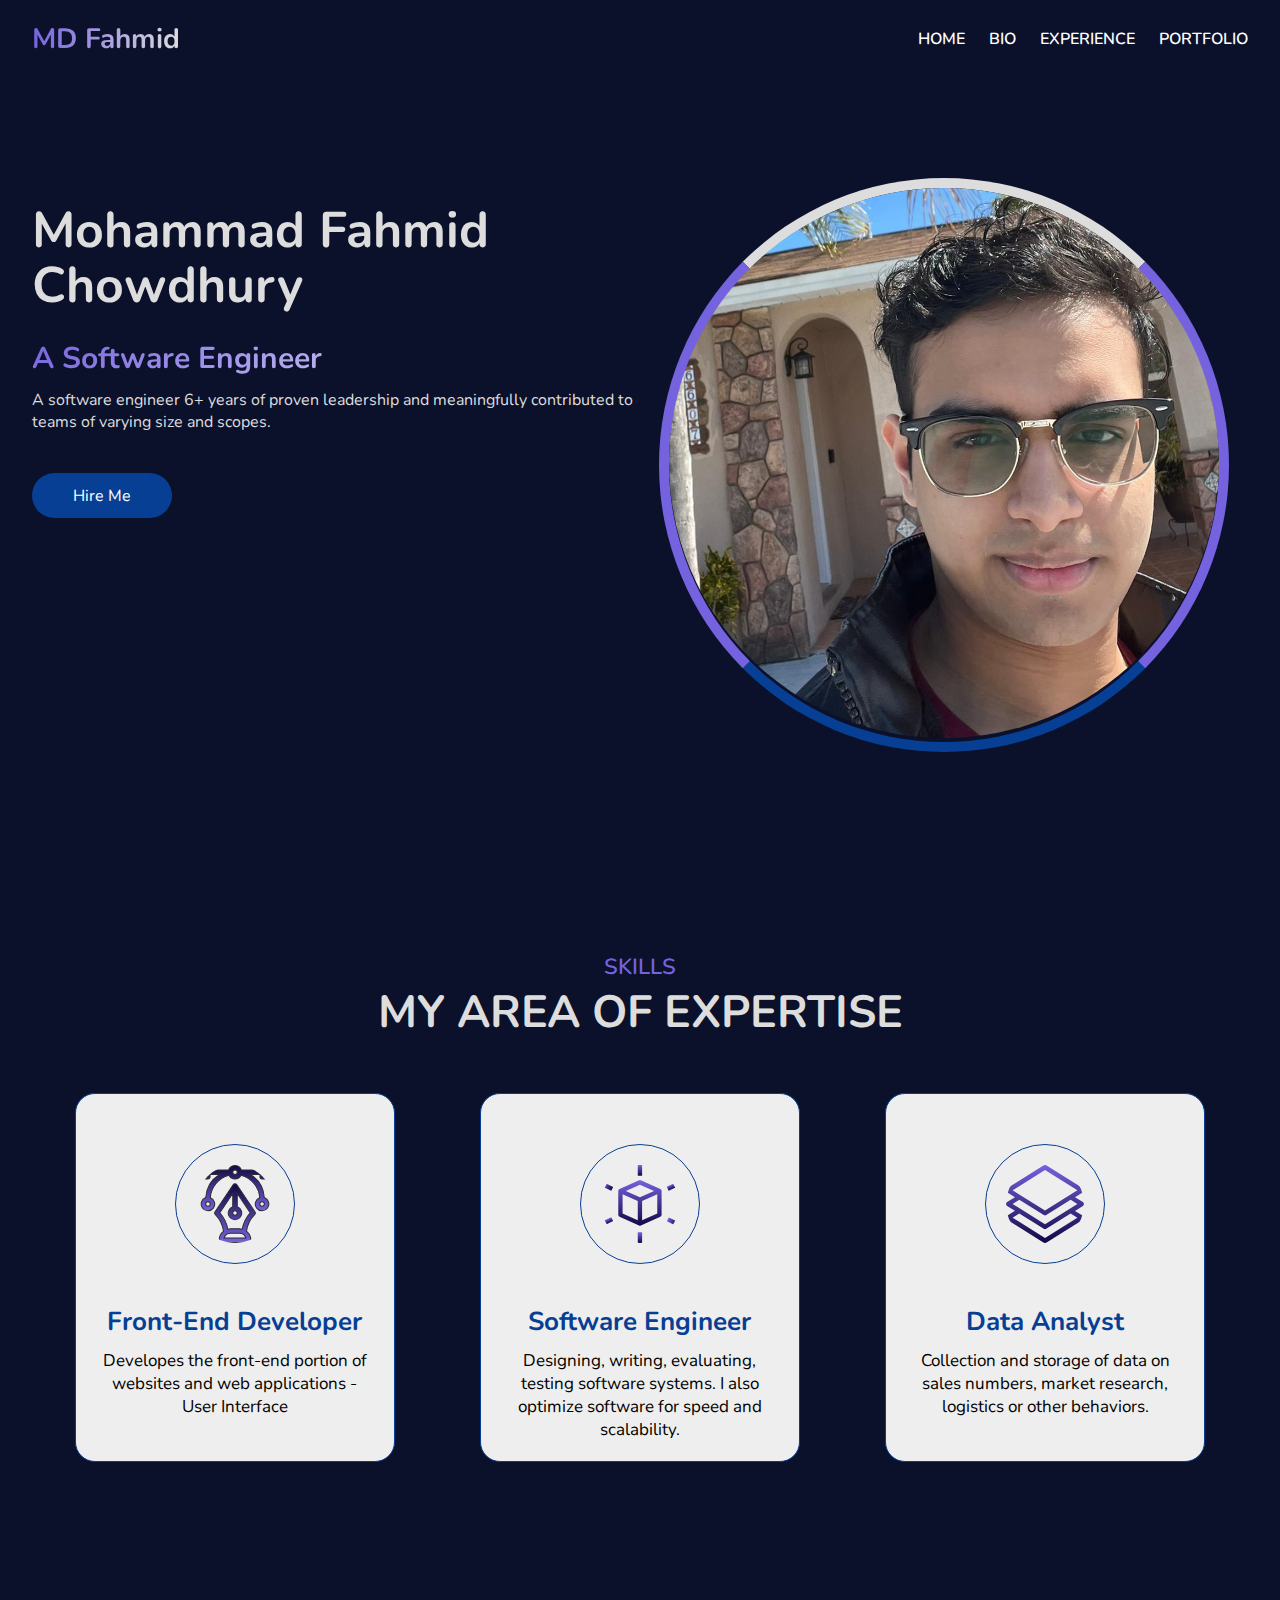
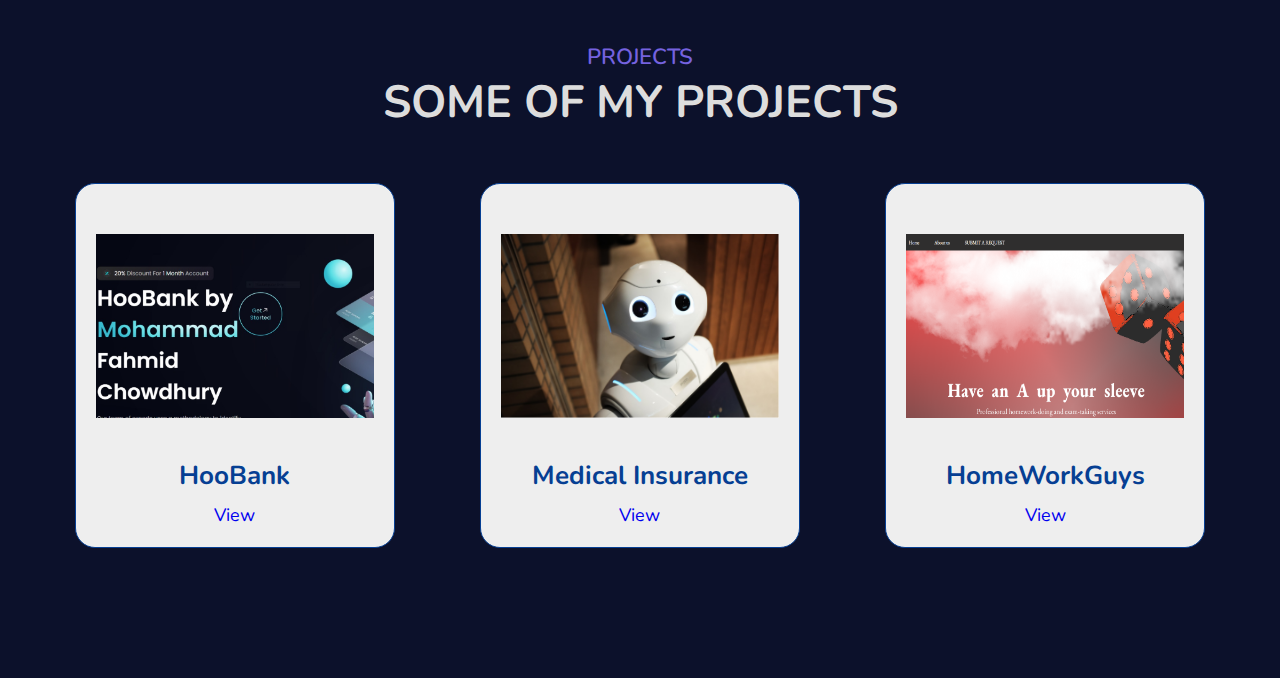
==== index.html @ ba41786a "first commit" ====
<!DOCTYPE html>
<html lang="en">
  <head>
    <meta charset="UTF-8" />
    <meta http-equiv="X-UA-Compatible" content="IE=edge" />
    <meta name="viewport" content="width=device-width, initial-scale=1.0" />
    <title>MD Fahmid Portfolio</title>
    <link rel="icon" type="image/x-icon" href="./assets/favicon.jpg">
    <link rel="stylesheet" href="style.css" />
    <link
      href="https://fonts.googleapis.com/icon?family=Material+Icons"
      rel="stylesheet"
    />
  </head>
  <body>
    <!-- Navigation Desktop -->

    <nav className="max-wrapper">
      <div class="max-wrapper-content nav">
        <div class="nav-logo">MD Fahmid</div>
        <div class="nav-links">
          <a href="#">Home</a>
          <a href="#">Bio</a>
          <a href="#">Experience</a>
          <a href="#">Portfolio</a>
        </div>
        <div class="nav-menubar">
          <span class="material-icons">menu</span>
        </div>
      </div>
    </nav>

    <!-- Navigation Mobile -->

    <div class="mobile-nav">
      <div class="mobile-nav-links">
        <a href="#">Home</a>
        <a href="#">Bio</a>
        <a href="#">Experience</a>
        <a href="#">Portfolio</a>
      </div>
      <div class="mobile-nav-close">
        <div class="mobile-nav-close--times">
          <span class="material-icons">close</span>
        </div>
      </div>
    </div>

    <!-- Hero -->

    <header class="max-wrapper hero-wrapper">
        <div class="max-wrapper-content hero">
            <div class="hero-content-wrapper">
                <div class="hero-content">
                    <div class="hero-content-l">
                        <div class="hero-content-l-1">
                            <h1>Mohammad Fahmid Chowdhury</h1>
                        </div>
                        <div class="hero-content-l-2">
                            <h2><span>A </span>Software Engineer</h2>
                        </div>
                        <div class="hero-content-l-3">
                            <p>A software engineer 6+ years of proven leadership and meaningfully contributed to teams of varying size and scopes.</p>
                        </div>
                        <div class="hero-content-l-btn">
                            <div class="btn-l">
                            <a href="mailto:fahmidchowhury@gmail.com">Hire Me</a>
                            </div>
                        </div>
                    </div>

                </div>
            </div>
            <div class="hero-image-wrapper">
                <div class="hero-image">
                    <img src="./assets/heroImg.jpg" alt="hero_image" />
                </div>
            </div>
        </div>
    </header>

    <!-- Skills -->

    <section class="max-wrapper">
        <div class="max-wrapper-content skills">
            <div class="skills-header">
                <p>SKILLS</p>
                <h1>MY AREA OF EXPERTISE </h1>
            </div>
            <div class="skills-logistics">
                <div class="skills-logistics-card">
                    <div class="skills-logistics-card-img">
                        <img src="./assets/anchor.svg" alt="anchor" />
                    </div>
                    <div class="skills-logistics-card-caption">
                        <div class="skills-logistics-card-caption-main"><h1>Front-End Developer </h1></div>
                        <div class="skills-logistics-card-caption-sub">Developes the front-end portion of websites and web applications - User Interface</div>
                    </div>
                </div>
                <div class="skills-logistics-card">
                    <div class="skills-logistics-card-img">
                        <img src="./assets/cube.svg" alt="cube" />
                    </div>
                    <div class="skills-logistics-card-caption">
                        <div class="skills-logistics-card-caption-main"><h1>Software Engineer</h1></div>
                        <div class="skills-logistics-card-caption-sub">Designing, writing, evaluating, testing software systems. I also optimize software for speed and scalability.</div>
                    </div>
                </div>
                <div class="skills-logistics-card">
                    <div class="skills-logistics-card-img">
                        <img src="./assets/stack.svg" alt="box" />
                    </div>
                    <div class="skills-logistics-card-caption">
                        <div class="skills-logistics-card-caption-main"><h1>Data Analyst</h1></div>
                        <div class="skills-logistics-card-caption-sub">Collection and storage of data on sales numbers, market research, logistics or other behaviors.</div>
                    </div>
                </div>
            </div>
        </div>
    </section>

    <!-- Projects -->

    <div class="max-wrapper">
        <div class="max-wrapper-content projects">
            <div class="projects-header">
                <p>PROJECTS</p>
                <h1>SOME OF MY PROJECTS</h1>
            </div>
            <div class="projects-logistics">
                <div class="projects-logistics-card">
                    <div class="projects-logistics-card-img">
                        <img src="./assets/hoobank.jpg" alt="hoobank" />
                    </div>
                    <div class="projects-logistics-card-caption">
                        <div class="projects-logistics-card-caption-main"><h1>HooBank</h1></div>
                        <div class="projects-logistics-card-caption-sub"><a href="https://mohammad-famid-chowdhuryfintech.netlify.app/"target="_blank"rel="noreferrer">View</a></div>
                        
                    </div>
                </div>
                <div class="projects-logistics-card">
                    <div class="projects-logistics-card-img">
                        <img src="./assets/robot.png" alt="robot" />
                    </div>
                    <div class="projects-logistics-card-caption">
                        <div class="projects-logistics-card-caption-main"><h1>Medical Insurance</h1></div>
                        <div class="projects-logistics-card-caption-sub"><a href="https://replit.com/@Mohammad-Fahmid/Medical-Insurance-Project"target="_blank"rel="noreferrer">View</a></div>
                    </div>
                </div>
                <div class="projects-logistics-card">
                    <div class="projects-logistics-card-img">
                        <img src="./assets/homework.png" alt="homework" />
                    </div>
                    <div class="projects-logistics-card-caption">
                        <div class="projects-logistics-card-caption-main"><h1>HomeWorkGuys</h1></div>
                        <div class="projects-logistics-card-caption-sub"><a href="https://mohammadfahmidchowdhuryproject.netlify.app/"target="_blank"rel="noreferrer">View</a></div>
                    </div>
                </div>

            </div>
        </div>
    </div>



  </body>
  <script src="main.js"></script>
</html>
---- style.css ----
@import url(https://fonts.googleapis.com/css?family=Nunito:200,300,regular,500,600,700,800,900,200italic,300italic,italic,500italic,600italic,700italic,800italic,900italic);
@import url(https://fonts.googleapis.com/css?family=Nunito+Sans:200,200italic,300,300italic,regular,italic,600,600italic,700,700italic,800,800italic,900,900italic);

/* CSS CONFIGS */

:root{
    --primary-color:#0c112b;
}

*,
*::before,
*::after{
    margin:0;
    padding:0;
    box-sizing: border-box;
}

html{
    font-size: 62.5%;
    scroll-behavior: smooth;
    font-family: 'Nunito', 'Nunito Sans', sans-serif;
}
body{
    background:var(--primary-color);
}

.max-wrapper{
    max-width:1500px;
    margin: 0 auto;
    width:100%;
}

.max-wrapper-content{
    width:95%;
    margin:0 auto;
}

a{
    text-decoration:none;
}

/* Navigation Desktop */

.nav{
    display:flex;
    justify-content: space-between;
    padding:2rem 0;
    align-items: center;
}
.nav-logo{
    -webkit-text-fill-color: transparent;
    background: linear-gradient(90deg,#7562df,#ddd);
    background-clip: text;
    -webkit-background-clip: text;
    font-size: 2.8rem;
    font-weight: 700;
}
.nav-links{
    font-size:1.6rem;
}
.nav-links a,
.nav-links a:link,
.nav-links a:visited{
    color:#fff;
    text-transform: uppercase;
    font-weight:600;
}
.nav-links a:not(:last-child){
    margin-right: 2rem;
}
.nav-menubar{
    color:#fff;
    display:none;
}
.nav-menubar span{
    display:grid;
    cursor:pointer;
    place-items: center;
}

@media screen and (max-width:900px){
    .nav-links{
        display:none;
    }
    .nav-menubar{
        display: grid;
    }
}

/* Navigation Mobile */

.mobile-nav{
    min-height:100vh;
    width:100%;
    position:fixed;
    background:#fff;
    top:0;
    right:0;
    display:flex;
    flex-direction: column;
    clip-path: circle(0px at 96% 6%);
    transition: all 600ms ease-in-out;
    z-index:99999;
}
.mobile-nav.show{
    clip-path: circle(1200px at 96% 6%);
}
.mobile-nav-links{
    display:grid;
    place-items: center;
    font-size:1.7rem;
    padding-top: 5rem;
}
.mobile-nav-links a{
    padding:1rem;
    text-transform: uppercase;
    font-size:1.6rem;
    color:#0e6295;
    font-weight:600;
}
.mobile-nav-close{
    margin-top: auto;
    display:flex;
    justify-content: center;
    padding-bottom: 9rem;
}
.mobile-nav-close--times{
    padding:1rem;
    border-radius: 50%;
    background:#1b99e5;
    cursor:pointer;
    transform: translateY(0);
    /* transform: translateY(14rem); */
    transition: 500ms cubic-bezier(.07,.12,.95,1.51);
}
.mobile-nav-close--times.show{
    transform: translate(0);
}
.mobile-nav-close--times span{
    display:grid;
    place-items:center;
    color:#fff;
    cursor:pointer;
}

/* Hero */

.hero-wrapper{
    padding-top:10rem;
    padding-bottom: 5rem;
}
.hero{
    display: grid;
    grid-template-columns: 50% 50%;
}
.hero-content{
    width:100%;
    height:100%;
    padding-right:.5rem;
}

.hero-content-l-1{
    padding:2.5rem 0;
}
.hero-content-l-1 h1{
    font-size: 5rem;
    line-height:5.5rem;
    color:#ddd;
    display:flex;
}
.hero-content-l-2 h2{
    font-size:3rem;
    background:linear-gradient(145deg, #7562DF,#fff);
    background-clip: text;
    -webkit-background-clip: text;
    -webkit-text-fill-color: transparent;
    padding-bottom:1rem;
}
.hero-content-l-3 p{
    color:#ddd;
    font-size:1.6rem;
}
.hero-content-l-btn{
    padding-top:4rem;
}
.btn-l{
    height: 4.5rem;
    width:14rem;
    border-radius: 3rem;
    display:grid;
    place-items:center;
    color:#fff;
    font-size: 1.6rem;
    background:#063F93;
}
.btn-l:active{
    border:1px solid #ddd;
}
.btn-l a,
.btn-l a::after,
.btn-l a::before{
    color:#fff;
    text-decoration:none;
}

.hero-image-wrapper{
    display:grid;
    position:relative;
    overflow: hidden; 
    place-items:center;
}
.hero-image{
    border-width:1rem;
    border-style: solid;
    border-color:#ddd #7562DF #063F93 #7562DF;
    border-radius: 50%;
}
.hero-image img{
    width:100%;
    max-width:55rem;
    max-height:55rem;
    height:100%;
    border-radius:50%;
}

@media screen and (max-width:900px){
    .hero{
        grid-template-columns: 100%;
        row-gap:8rem;
    }
    .hero-content{
        padding-right:0;
    }
}

/* Skills */

.skills{
    padding-top: 15rem;
    padding-bottom: 5rem;
}
.skills-header{
    width:100%;
    padding-bottom:2rem;
}
.skills-header *{
    display:grid;
    place-items: center;
}
.skills-header p{
    font-size:2.2rem;
    color:#7562DF;
    font-weight: 600;
}
.skills-header h1{
    font-size: 4.5rem;
    color: #ddd;
    text-align:center;
}

.skills-logistics{
    padding:3rem 0;
    display:flex;
    justify-content: space-around;
    flex-wrap: wrap;

}
.skills-logistics-card{
    max-width:32rem;
    background:#eee;
    width:100%;
    border:1px solid #063F93;    
    padding:2rem;
    border-radius: 2rem;
    transition:all 250ms ease-in-out;
    margin-bottom:5rem;
}
.skills-logistics-card:hover{
    border:1px solid #fff;    
    background:rgb(6, 63, 147, 0.7);
    box-shadow: 0 0 1rem 1rem rgb(6, 63, 147, 0.4);
}
.skills-logistics-card-img{
    display:grid;
    place-items:center;
    padding:3rem 0;
}
.skills-logistics-card-img img{
    height: 12rem;
    width:12rem;
    border: 1px solid #063F93;
    padding: 2rem;
    border-radius: 50%;
}
.skills-logistics-card:hover .skills-logistics-card-img img{
    border: 1px solid #fff;
}
.skills-logistics-card:hover .skills-logistics-card-caption-main h1{
    color:#fff;
}
.skills-logistics-card-caption{
    width:100%;
}
.skills-logistics-card-caption-main{
    display:flex;
    justify-content:center;
    padding:1rem 0;
}
.skills-logistics-card-caption-main h1{
    font-size:2.6rem;
    color:#063F93;
}
.skills-logistics-card:hover .skills-logistics-card-caption-main h1{
    color:#fff;
}
.skills-logistics-card:hover .skills-logistics-card-caption-sub{
    color:#fff;
}
.skills-logistics-card-caption-sub{
    text-align:center;
    font-size:1.7rem;
}
@media screen and (max-width:900px){
    .skills{
        padding-top: 5rem;
    }
}
@media screen and (max-width:768px){
    .skills-header h1{
        font-size: 2.8rem;
    }
}

/* Projects */
.projects{
    padding-top: 5rem;
    padding-bottom: 5rem;
}
.projects-header{
    width:100%;
    padding-bottom:2rem;
}
.projects-header *{
    display:grid;
    place-items: center;
}
.projects-header p{
    font-size:2.2rem;
    color:#7562DF;
    font-weight: 600;
}
.projects-header h1{
    font-size: 4.5rem;
    color: #ddd;
    text-align:center;
}

.projects-logistics{
    padding:3rem 0;
    display:flex;
    justify-content: space-around;
    flex-wrap: wrap;

}
.projects-logistics-card{
    max-width:32rem;
    background:#eee;
    width:100%;
    border:1px solid #063F93;    
    padding:2rem;
    border-radius: 2rem;
    transition:all 250ms ease-in-out;
    margin-bottom:5rem;
}
.projects-logistics-card:hover{
    border:1px solid #fff;    
    background:rgb(6, 63, 147, 0.7);
    box-shadow: 0 0 1rem 1rem rgb(6, 63, 147, 0.4);
}
.projects-logistics-card-img{
    display:grid;
    place-items:center;
    padding:3rem 0;
}
.projects-logistics-card-img img{
    width:27.8rem;
    height:18.4rem;
}

.projects-logistics-card:hover .projects-logistics-card-caption-main h1{
    color:#fff;
}
.projects-logistics-card-caption{
    width:100%;
}
.projects-logistics-card-caption-main{
    display:flex;
    justify-content:center;
    padding:1rem 0;
}
.projects-logistics-card-caption-main h1{
    font-size:2.6rem;
    color:#063F93;
}
.projects-logistics-card-caption-sub{
    display:flex;
    justify-content:center;
}
.projects-logistics-card-caption-sub a{
    text-decoration: none;
    font-size:1.8rem;
    text-align:center;
}
.projects-logistics-card:hover .projects-logistics-card-caption-sub a{
    color:#fff;
}
.projects-logistics-card:hover .projects-logistics-card-caption-main h1{
    color:#fff;
}
.projects-logistics-card:hover .projects-logistics-card-caption-sub{
    color:#fff;
}
.projects-logistics-card-caption-sub{
    text-align:center;
    font-size:1.5rem;
}

@media screen and (max-width:768px){
    .projects-header h1{
        font-size: 2.8rem;
    }
}
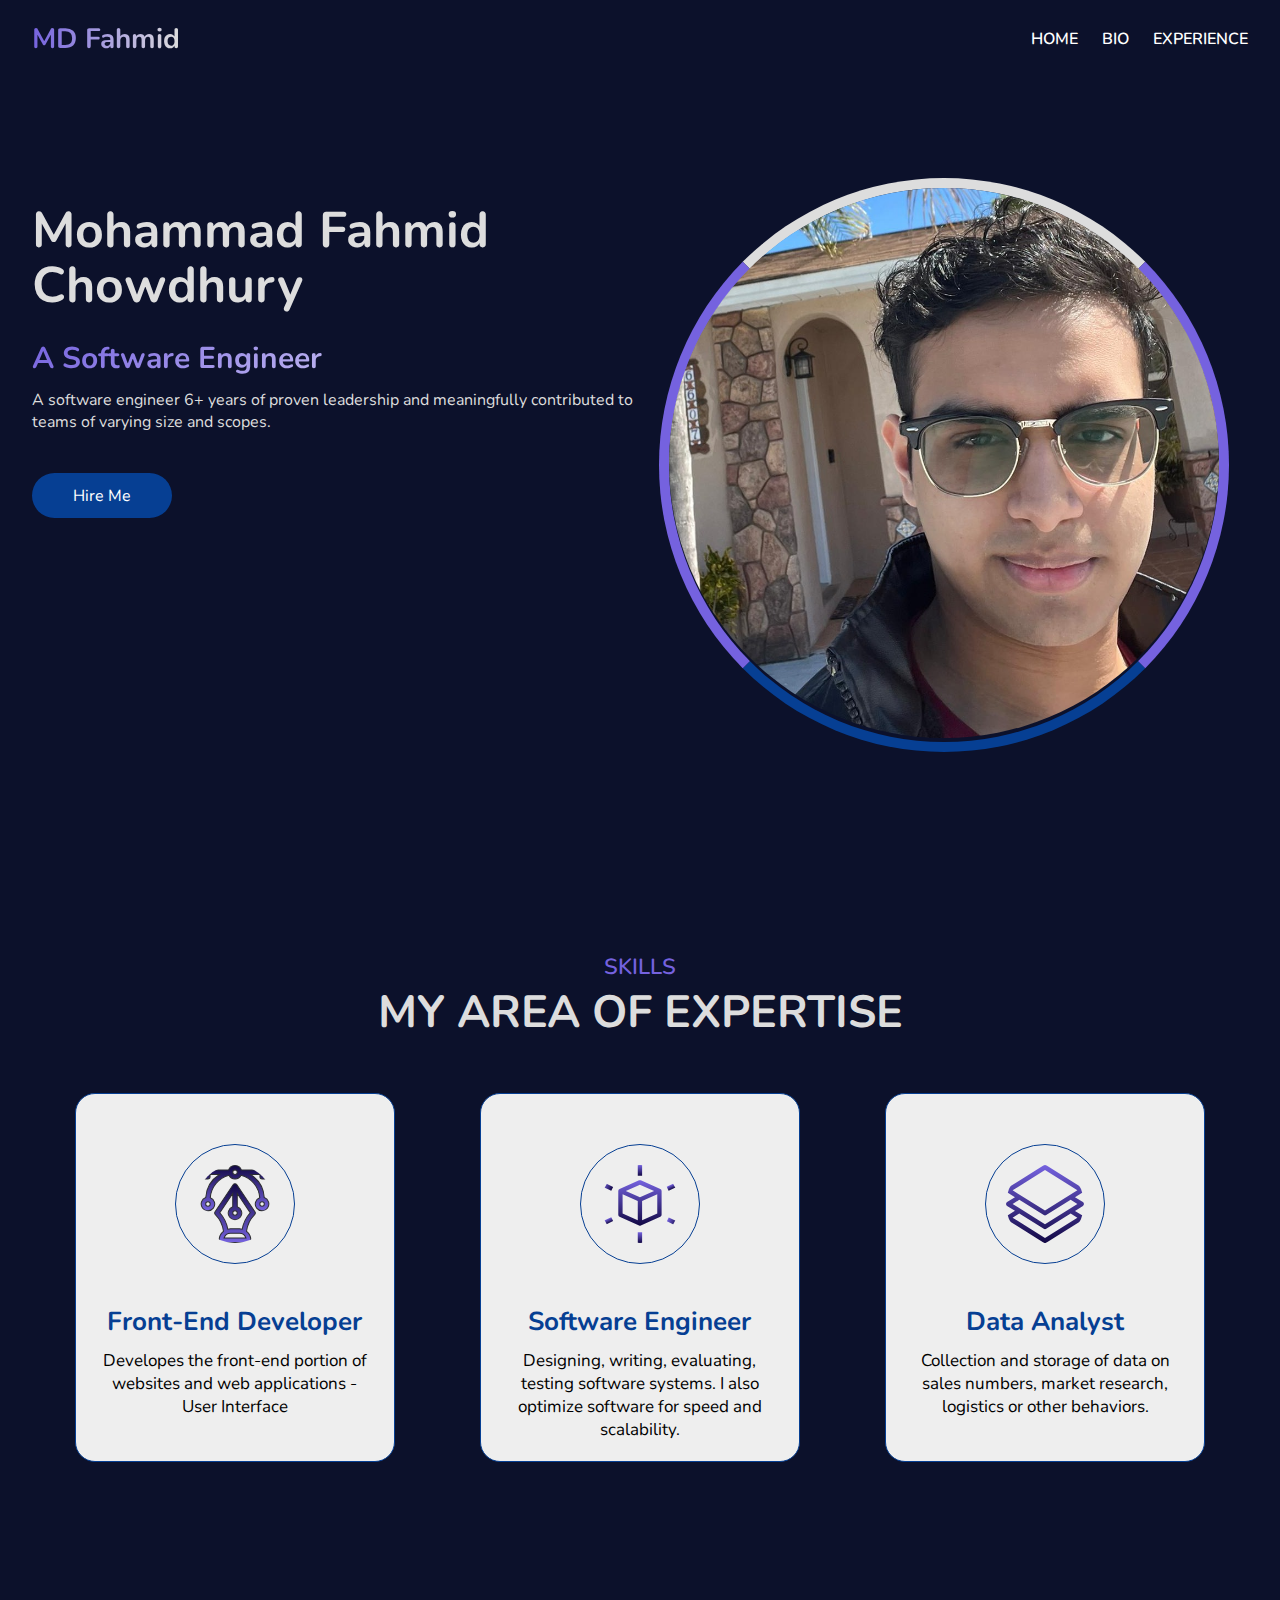
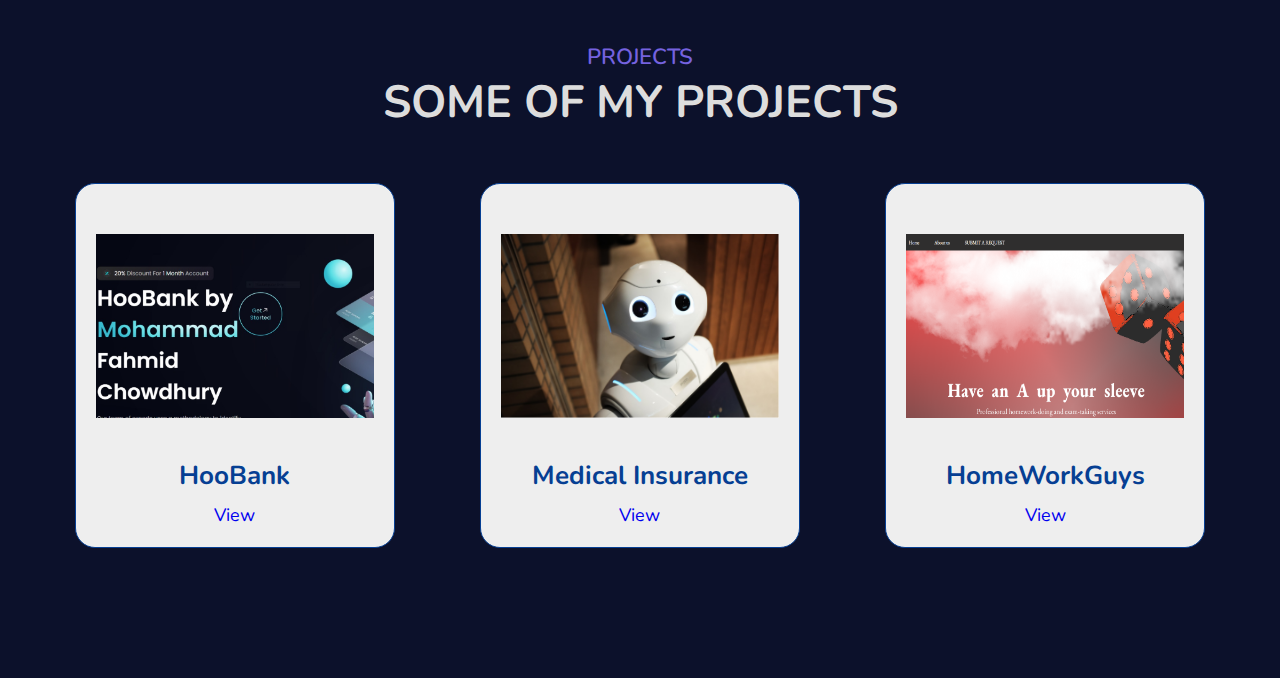
==== commit 1794f9d2: "Adding pages" ====
--- a/index.html
+++ b/index.html
@@ -19,10 +19,9 @@
       <div class="max-wrapper-content nav">
         <div class="nav-logo">MD Fahmid</div>
         <div class="nav-links">
-          <a href="#">Home</a>
+          <a href="index.html">Home</a>
           <a href="#">Bio</a>
-          <a href="#">Experience</a>
-          <a href="#">Portfolio</a>
+          <a href="experience.html">Experience</a>
         </div>
         <div class="nav-menubar">
           <span class="material-icons">menu</span>
@@ -34,10 +33,9 @@
 
     <div class="mobile-nav">
       <div class="mobile-nav-links">
-        <a href="#">Home</a>
+        <a href="index.html">Home</a>
         <a href="#">Bio</a>
-        <a href="#">Experience</a>
-        <a href="#">Portfolio</a>
+        <a href="experience.html">Experience</a>
       </div>
       <div class="mobile-nav-close">
         <div class="mobile-nav-close--times">
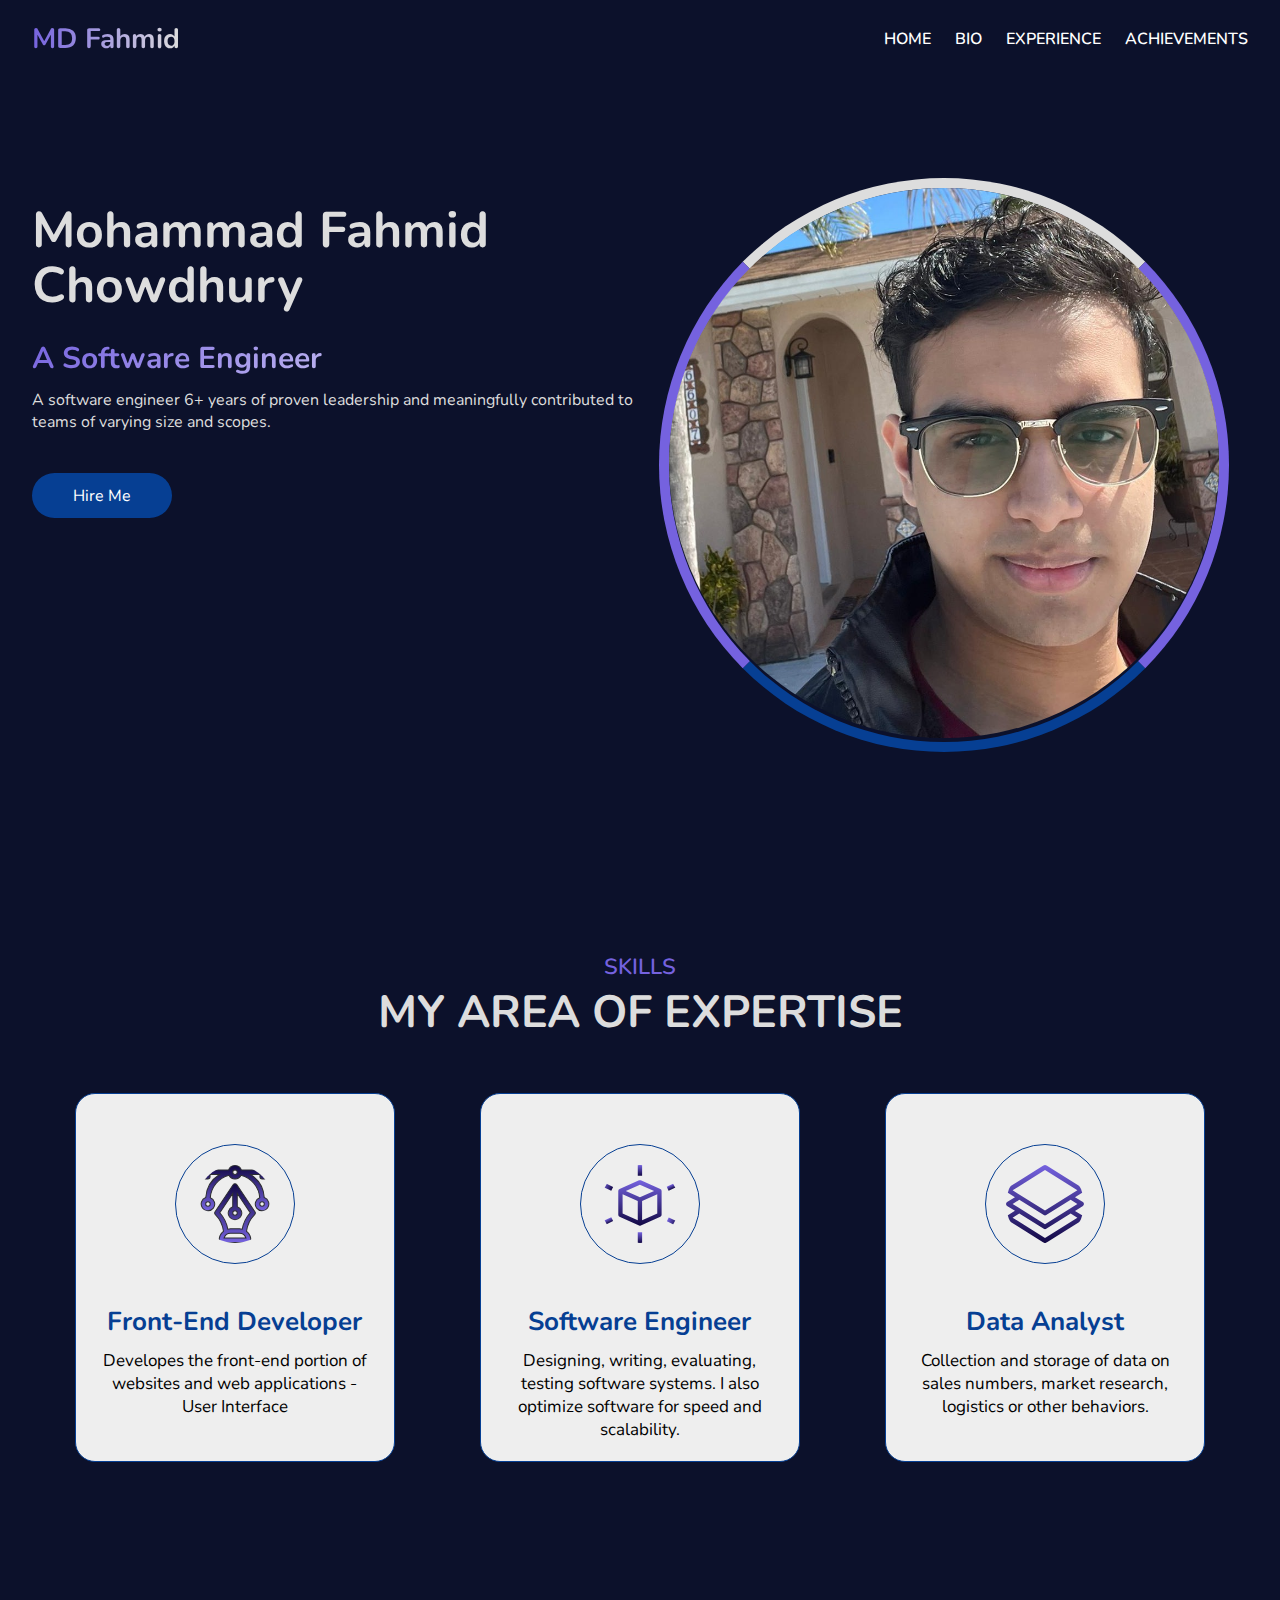
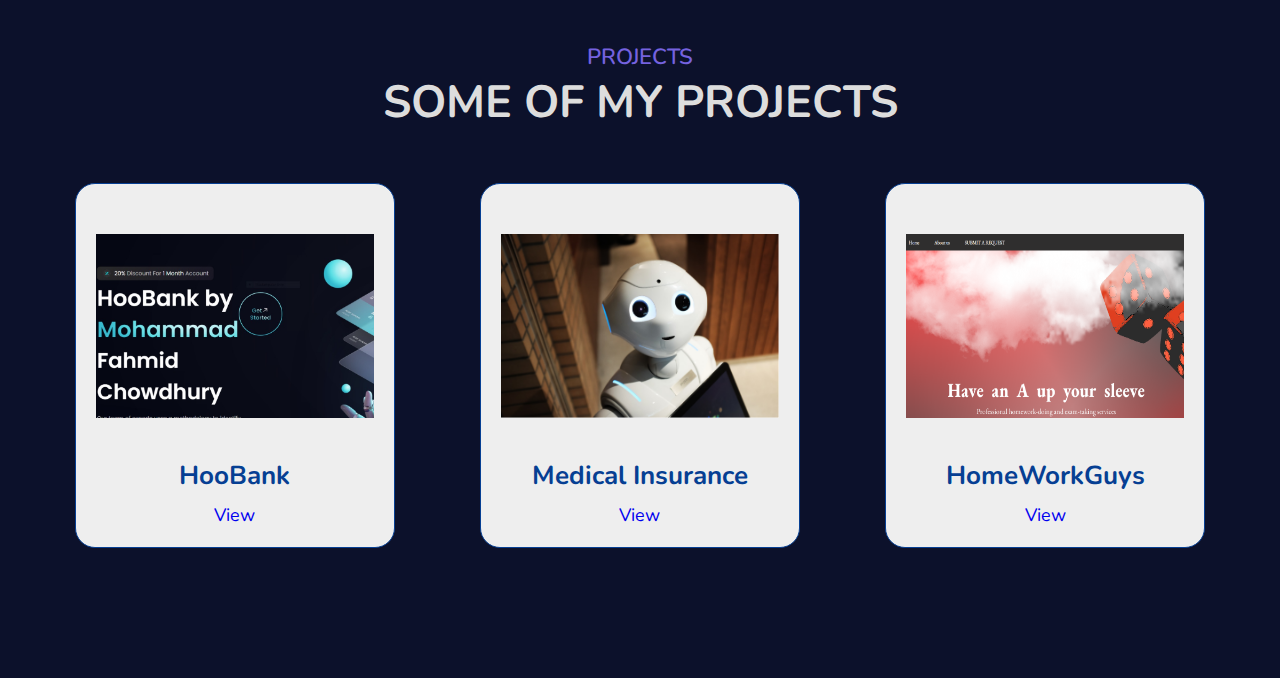
==== commit 70468fec: "Adding pages" ====
--- a/index.html
+++ b/index.html
@@ -22,6 +22,7 @@
           <a href="index.html">Home</a>
           <a href="#">Bio</a>
           <a href="experience.html">Experience</a>
+          <a href="achievements.html">Achievements</a>
         </div>
         <div class="nav-menubar">
           <span class="material-icons">menu</span>
@@ -36,6 +37,7 @@
         <a href="index.html">Home</a>
         <a href="#">Bio</a>
         <a href="experience.html">Experience</a>
+        <a href="achievements.html">Achievements</a>
       </div>
       <div class="mobile-nav-close">
         <div class="mobile-nav-close--times">
--- a/style.css
+++ b/style.css
@@ -429,4 +429,127 @@
     .projects-header h1{
         font-size: 2.8rem;
     }
+}
+
+/* Experience */
+
+.experience{
+    padding-top: 15rem;
+    padding-bottom: 5rem;
+}
+.experience-header{
+    width:100%;
+    padding-bottom:2rem;
+}
+.experience-header *{
+    display:grid;
+    place-items: center;
+}
+.experience-header p{
+    font-size:2.2rem;
+    color:#7562DF;
+    font-weight: 600;
+}
+.experience-header h1{
+    font-size: 4.5rem;
+    color: #ddd;
+    text-align:center;
+}
+
+.experience-logistics{
+    padding:3rem 0;
+    display:flex;
+    justify-content: space-around;
+    flex-wrap: wrap;
+
+}
+.experience-logistics-card{
+    max-width:32rem;
+    background:#eee;
+    width:100%;
+    border:1px solid #063F93;    
+    padding:2rem;
+    border-radius: 2rem;
+    transition:all 250ms ease-in-out;
+    margin-bottom:2rem;
+}
+.experience-logistics-card:hover{
+    border:1px solid #fff;    
+    background:rgb(6, 63, 147, 0.7);
+    box-shadow: 0 0 1rem 1rem rgb(6, 63, 147, 0.4);
+}
+.experience-logistics-card-img{
+    display:grid;
+    place-items:center;
+    padding:3rem 0;
+}
+.experience-logistics-card-img img{
+    width:27.8rem;
+    height:18.4rem;
+}
+
+.experience-logistics-card:hover .experience-logistics-card-caption-main h1{
+    color:#fff;
+}
+.experience-logistics-card-caption{
+    width:100%;
+}
+.experience-logistics-card-caption-main{
+    display:flex;
+    justify-content:center;
+    padding:1rem 0;
+}
+.experience-logistics-card-caption-main h1{
+    font-size:2.6rem;
+    color:#063F93;
+}
+.experience-logistics-card:hover .experience-logistics-card-caption-main h1{
+    color:#fff;
+}
+.experience-logistics-card:hover .experience-logistics-card-caption-sub{
+    color:#fff;
+}
+.experience-logistics-card-caption-sub{
+    text-align:center;
+    font-size:1.5rem;
+}
+.accordion{
+    width:100%;
+    font-size:1.8rem !important;
+    border-radius:1rem !important;
+    overflow:hidden;
+}
+.accordion-item button{
+    font-size:2rem !important;
+    color:#063F93;
+    font-weight:600;
+}
+.accordion-body{
+    color:#666;
+}
+.accordion-body h1{
+    color: #7562DF;
+}
+.accordion-body h2{
+    padding-top:1.5rem;
+    color:#444;
+}
+.accordion-body a{
+    text-decoration: none;
+    word-wrap: break-word;
+}
+.accordion-body span{
+    padding-top:1.5rem;
+    color:#444;
+    font-weight:600;
+}
+.accordion-flush .accordion-item .accordion-button {
+    border-radius: 0;
+    padding-top: 2rem;
+    padding-bottom: 2rem;
+}
+@media screen and (max-width:768px){
+    .experience-header h1{
+        font-size: 2.8rem;
+    }
 }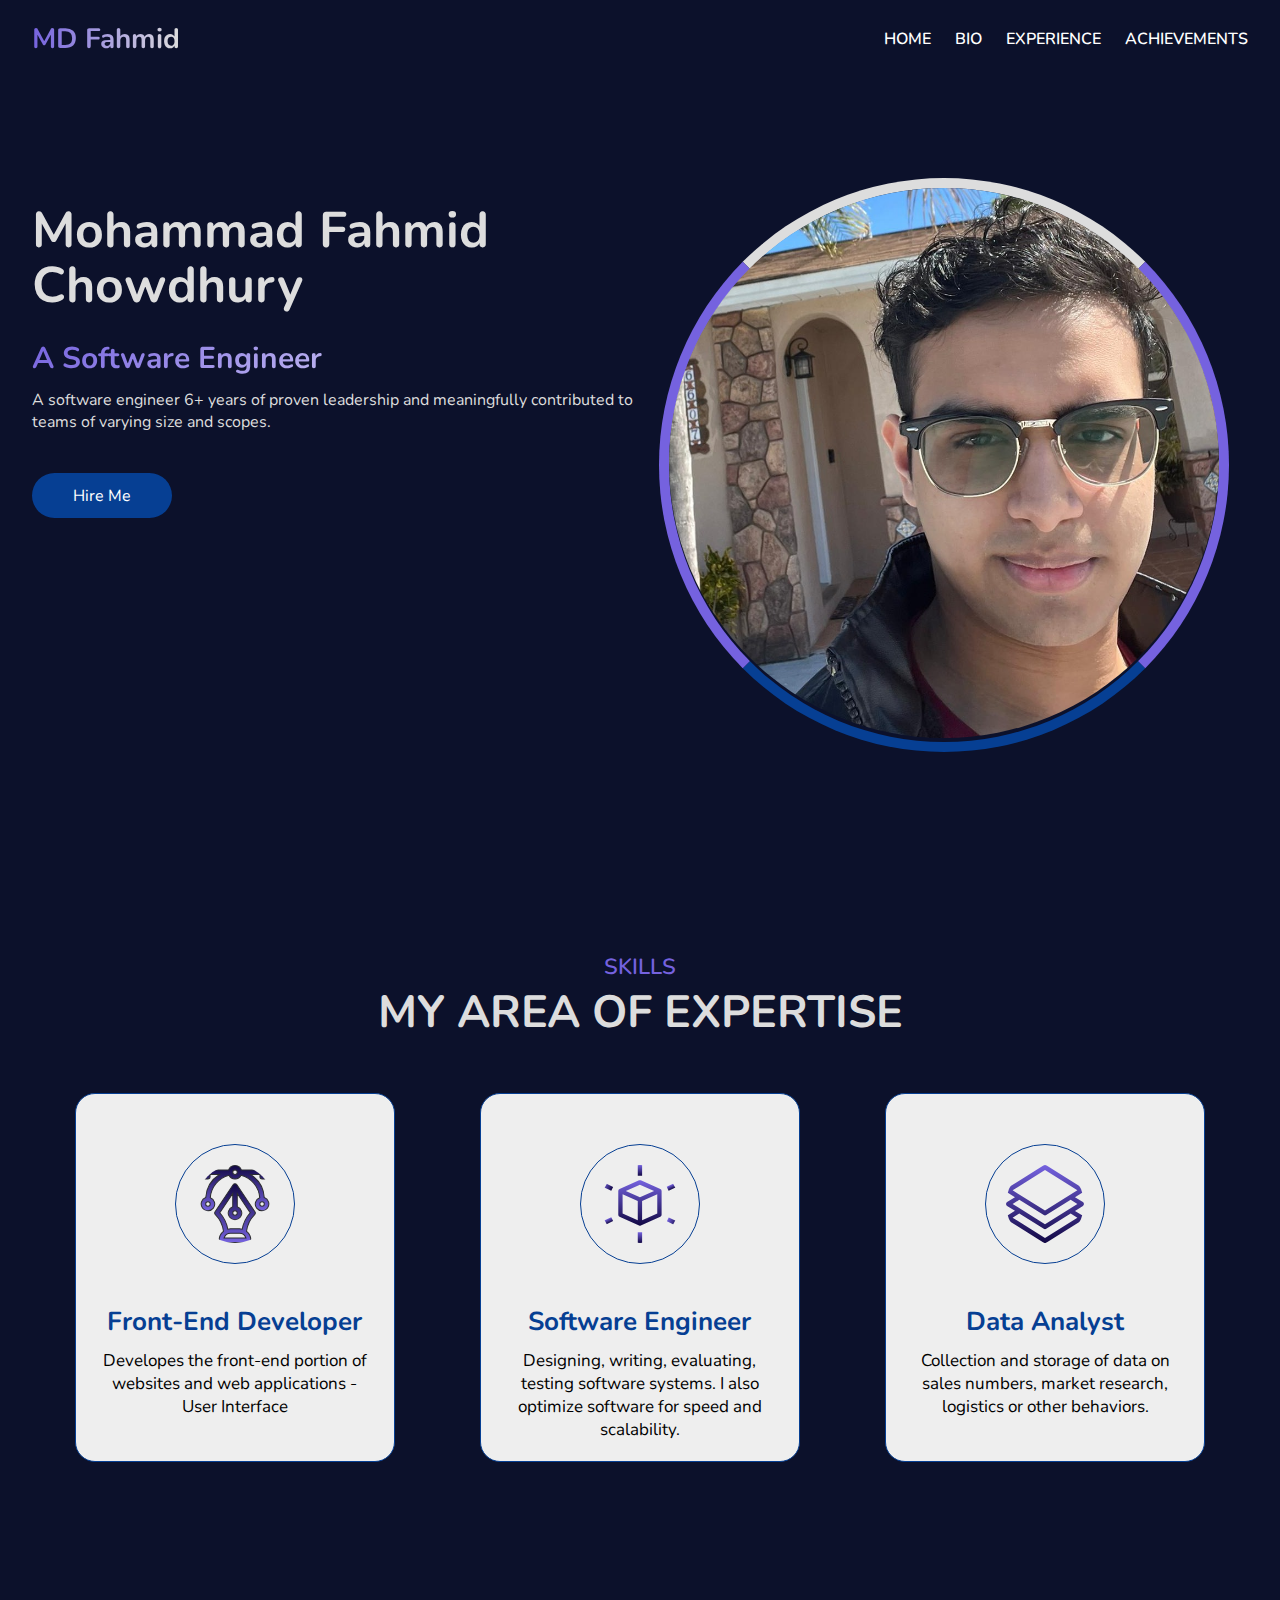
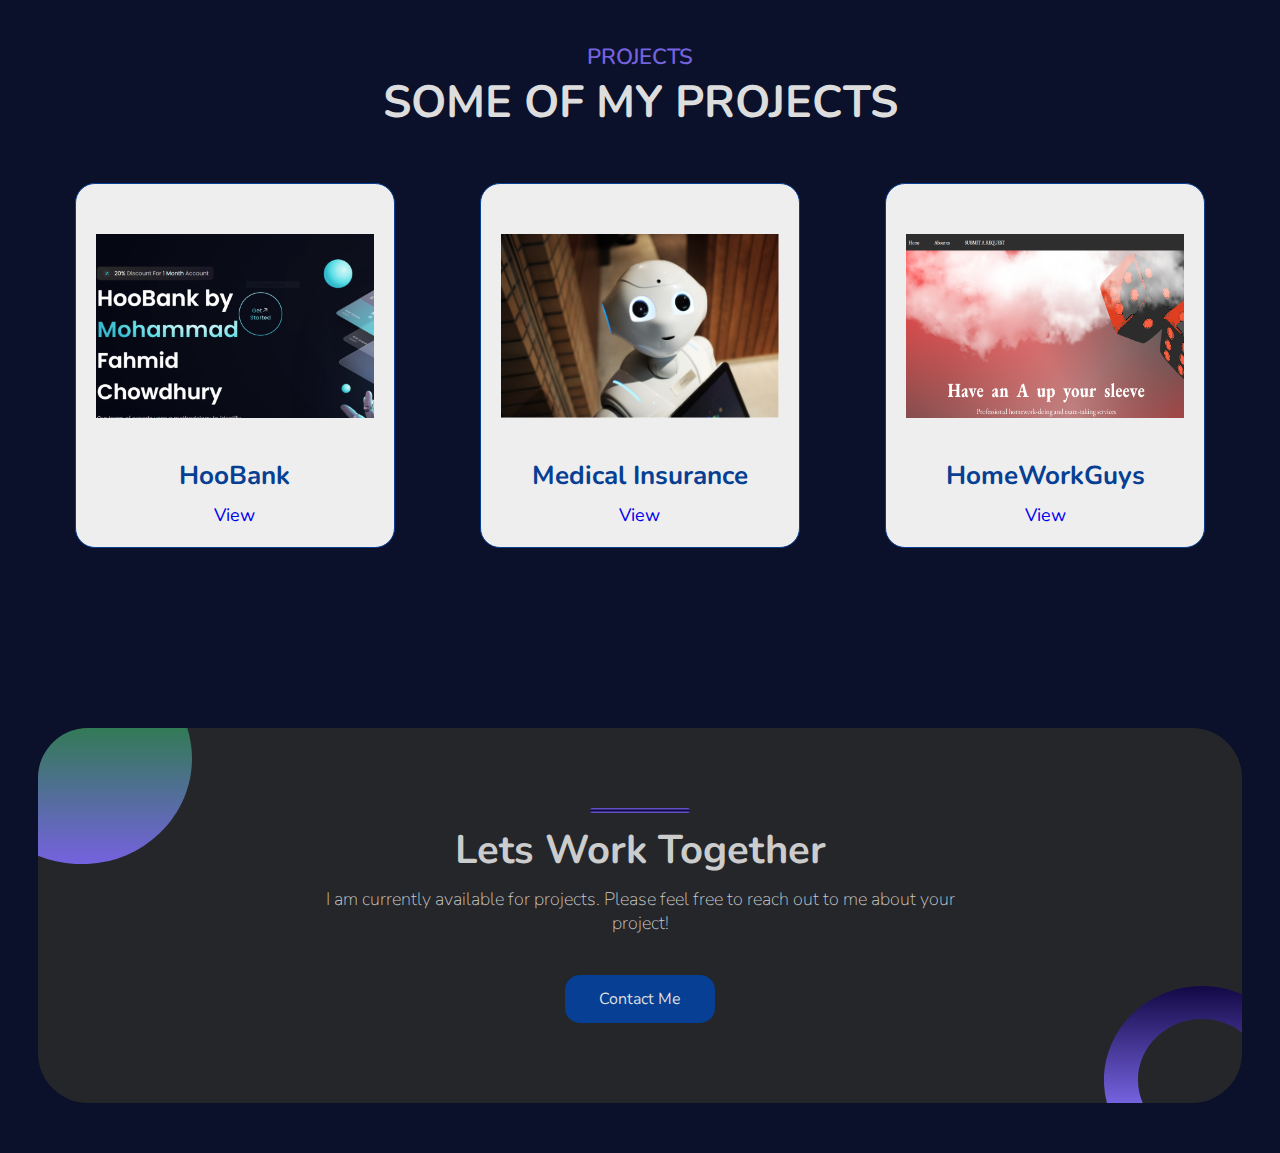
==== commit 49fef61e: "Adding pages" ====
--- a/index.html
+++ b/index.html
@@ -161,6 +161,29 @@
         </div>
     </div>
 
+    <!-- Connect -->
+    
+    <div class="max-wrapper connect-wrapper">
+        <div class="max-wrapper-content connect">
+            <div class="connect-intersection">
+                <img src="./assets/intersection_1.svg" alt="intersection_1"/>
+              </div>
+              <div class="connect-intersect">
+                <img src="./assets/intersection_2.svg" alt="intersection_2"/>
+              </div>
+              <div class="connect-content">
+                <div class="connect-content-line"></div>
+                <h1 class="connect-content-main">Lets Work Together</h1>
+                <div class="connect-content-sub">I am currently available for projects. Please feel free to reach out to me about your project!</div>
+                <div class="connect-content-btn">
+                  <div class="btn-c">                                
+                  <a href="mailto:fahmidchowhury@gmail.com">Contact Me</a>
+                  </div>
+                </div>
+              </div>
+        </div>
+    </div>
+
 
 
   </body>
--- a/style.css
+++ b/style.css
@@ -552,4 +552,89 @@
     .experience-header h1{
         font-size: 2.8rem;
     }
+}
+
+/* Connect */
+
+.connect-wrapper{
+    padding:5rem 0;
+}
+.connect{
+    width:94%;
+    max-width:1500px;
+    display:grid;
+    place-items:center;
+    padding:8rem 2rem;
+    background:#25262A;
+    position:relative;
+    border-radius: 5rem;
+    overflow:hidden;
+}
+.connect-intersection{
+    position:absolute;
+    bottom:-1%;
+    right:0;
+    z-index:0;
+}
+.connect-intersect{
+    position:absolute;
+    z-index:0;
+    top:0;
+    left:0;
+}
+.connect-content{
+    display:grid;
+    place-items:center;
+}
+.connect-content-line{
+    width:10rem;
+    height: 5px;
+    border-radius: 5px;background: linear-gradient( #7562DF, #120845,#7562DF);
+}
+.connect-content-main{
+    font-size:4rem;
+    text-align: center;
+    color:#ccc;
+    padding:1rem 0;
+    z-index:1;
+
+}
+.connect-content-sub{
+    font-size:1.8rem;
+    color:#ccc;
+    text-align: center;
+    width:100%;
+    z-index:1;
+    font-weight:200;
+    max-width:65rem;
+}
+.connect-content-btn{
+    padding-top:4rem;
+    z-index:1;
+}
+.connect-content-btn .btn-c{
+    height:4.8rem;
+    z-index:1;
+    width:15rem;
+    background:#063F93;
+    border-radius: 1.5rem;
+    font-size:1.6rem;
+    color:#ccc;
+    display:grid;
+    place-items:center;
+}
+.connect-content-btn .btn-c:active {
+    border:1px solid #ddd;
+}
+.btn-c a,
+.btn-c a::after,
+.btn-c a::before{
+    text-decoration:none;
+    color:#ddd;
+}
+
+@media screen and (max-width:768px){
+    .connect-content-main{
+        font-size:3rem;
+    }    
 }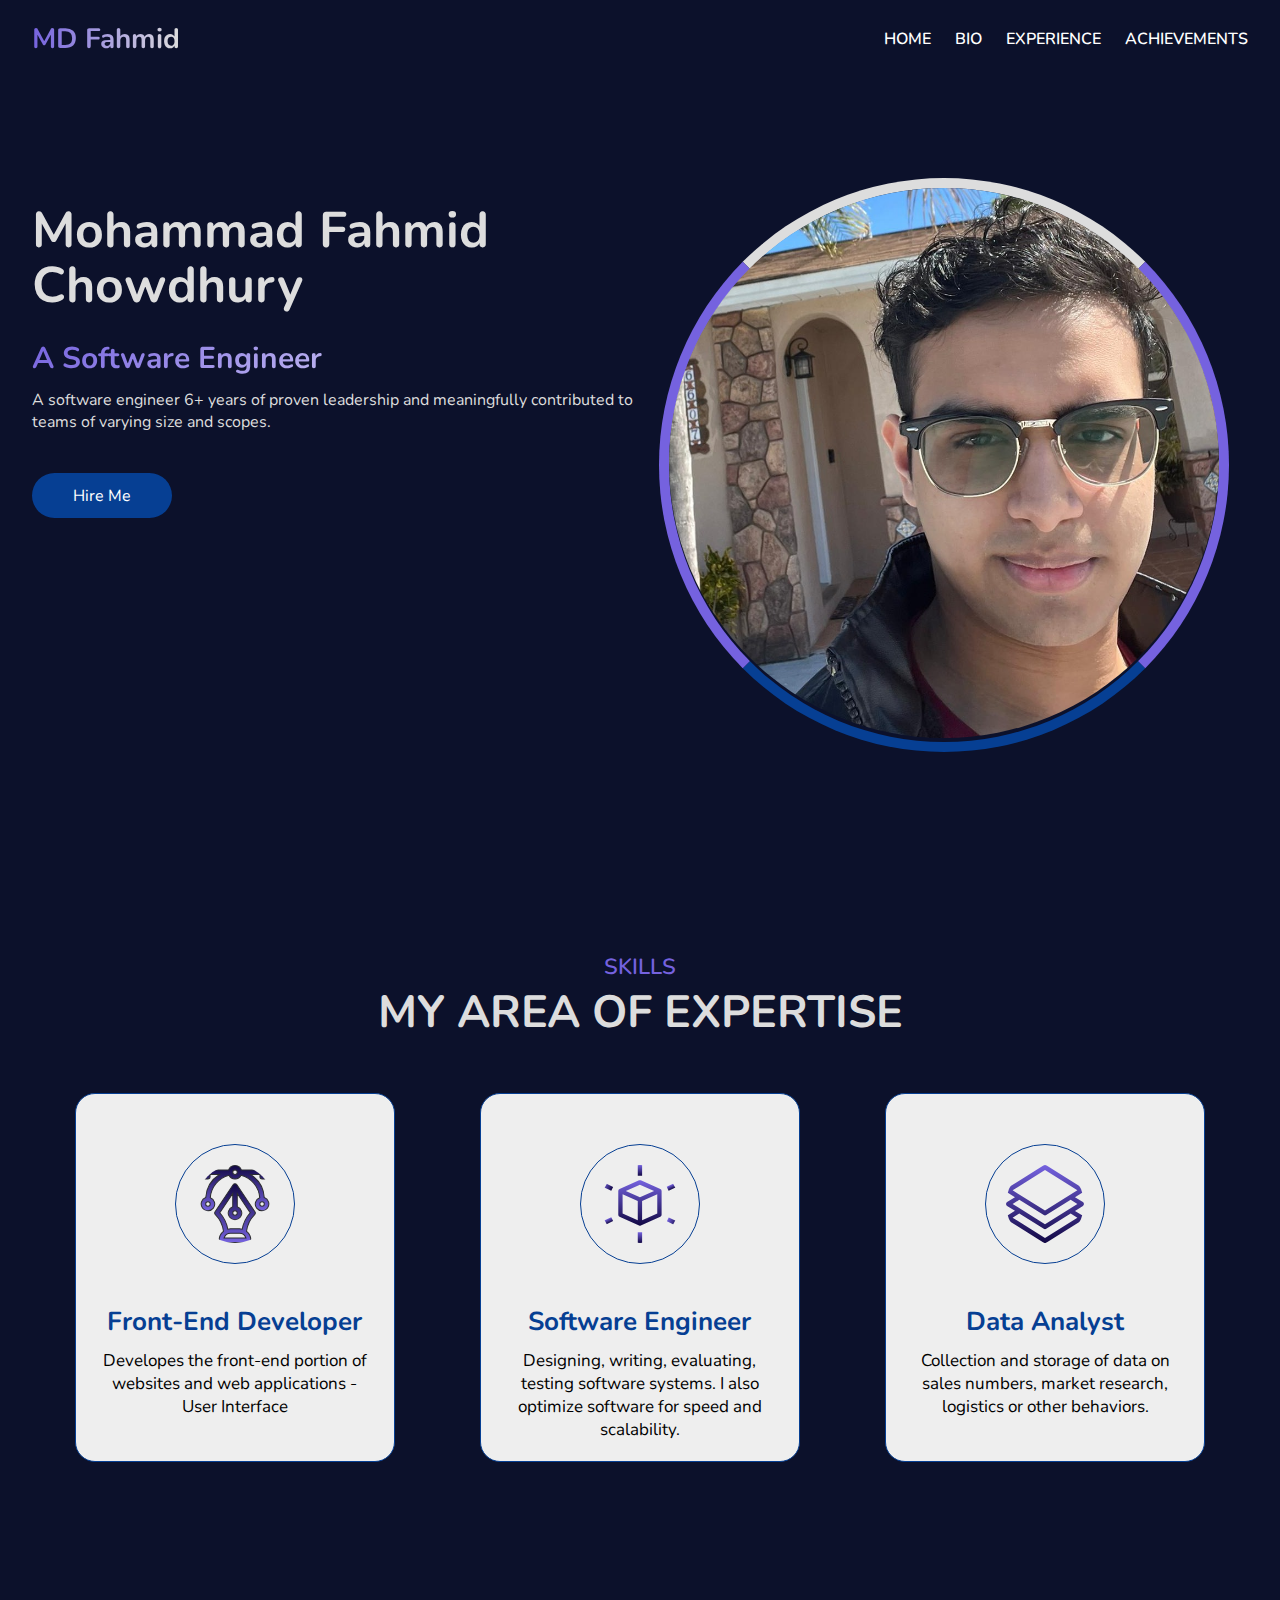
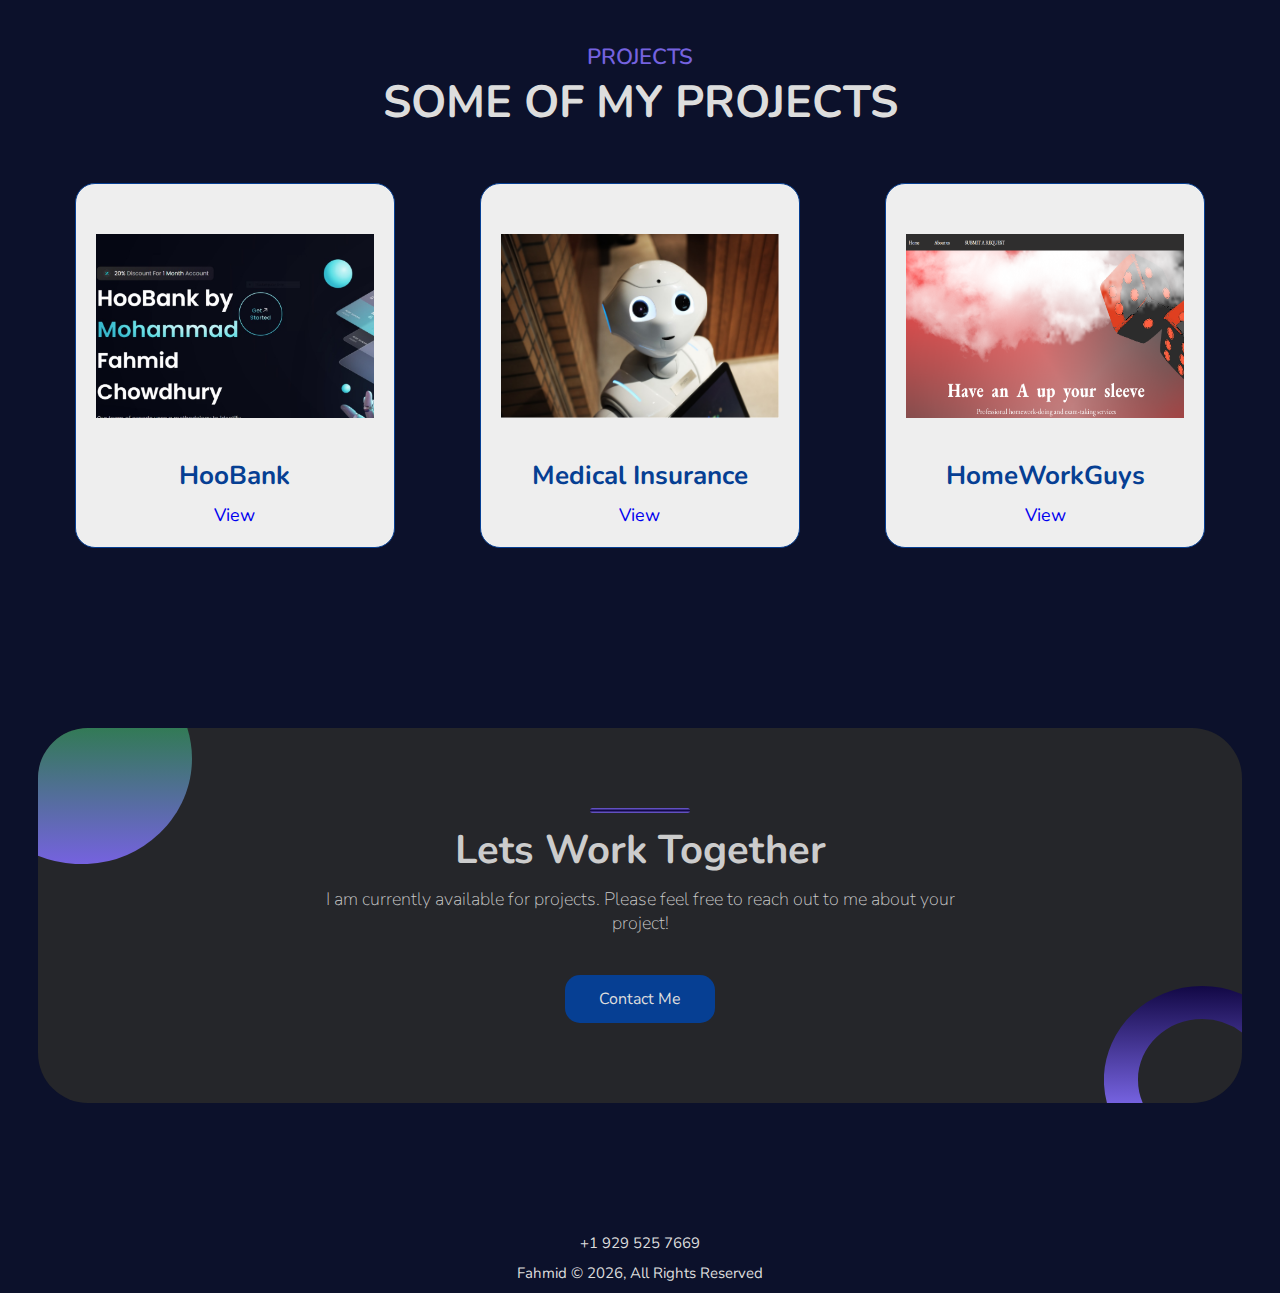
==== commit 904063f5: "Adding pages" ====
--- a/index.html
+++ b/index.html
@@ -163,7 +163,7 @@
 
     <!-- Connect -->
     
-    <div class="max-wrapper connect-wrapper">
+    <section class="max-wrapper connect-wrapper">
         <div class="max-wrapper-content connect">
             <div class="connect-intersection">
                 <img src="./assets/intersection_1.svg" alt="intersection_1"/>
@@ -182,8 +182,18 @@
                 </div>
               </div>
         </div>
-    </div>
-
+    </section>
+
+    <!-- Footer -->
+    
+    <footer class="max-wrapper">
+        <div class="max-wrapper-content footer">
+            <div class="footer-social">
+                +1 929 525 7669
+            </div>
+            <div class="footer-copyright">Fahmid &copy; <span></span>, All Rights Reserved</div>
+        </div>
+    </footer>
 
 
   </body>
--- a/style.css
+++ b/style.css
@@ -637,4 +637,107 @@
     .connect-content-main{
         font-size:3rem;
     }    
-}+}
+
+/* Skillset */
+
+.skillset-wrapper{
+    padding:5rem 0;
+}
+.skillset{
+    width:94%;
+    max-width:1500px;
+    height:100%;
+}
+.skillset-header{
+    width:100%;
+    padding-bottom:2rem;
+}
+.skillset-header *{
+    display:grid;
+    place-items: center;
+}
+.skillset-header p{
+    font-size:2.2rem;
+    color:#7562DF;
+    font-weight: 600;
+}
+.skillset-header h1{
+    font-size: 4.5rem;
+    color: #ddd;
+    text-align:center;
+}
+
+.skillset-content-wrapper{
+    width:100%;
+    display:grid;
+    grid-template-columns:50% 50%;
+    background:#25262A;
+    display:grid;
+    border-radius:5rem;
+    overflow:hidden;
+}
+.skillset-content-img{
+    display:grid;
+    place-items:center;
+}
+.skillset-content-img img{
+    width:100%;
+}
+.skillset-content{
+    padding:6rem 0;
+}
+.skillset-contact-card{
+    padding:2rem 2rem;
+    background:#F2F2F2;
+    width:100%;
+    max-width:40rem;
+    border-top-right-radius:5rem;
+    border-bottom-right-radius:5rem;   
+    font-size:1.6rem;
+    color:#25262A;
+    display:flex;
+    justify-content: space-around;
+}
+.skillset-contact-card span{
+    color:#063F93;
+    font-weight:700;
+}
+
+.skillset-contact-card:not(:last-child){
+    margin-bottom:3rem;
+}
+@media screen and (max-width:768px){
+    .skillset-content-wrapper{
+        grid-template-columns: 100%;
+    }
+    .skillset-contact-card{
+        margin:0 auto;
+    }
+    .skillset-header h1{
+        font-size: 2.8rem;
+    }
+}
+
+/* Footer */
+.footer{
+    display:grid;
+    height:100%;
+    place-items:center;
+    padding-top:8rem;
+}
+.footer-social{
+    width: 100%;
+    display:flex;
+    text-align:center;
+    justify-content: center;
+    font-size: 1.5rem;
+    color:#ddd;
+}
+
+.footer-copyright{
+    padding:1rem 0;
+    font-size: 1.5rem;
+    text-align:center;
+    color:#ddd;
+}
